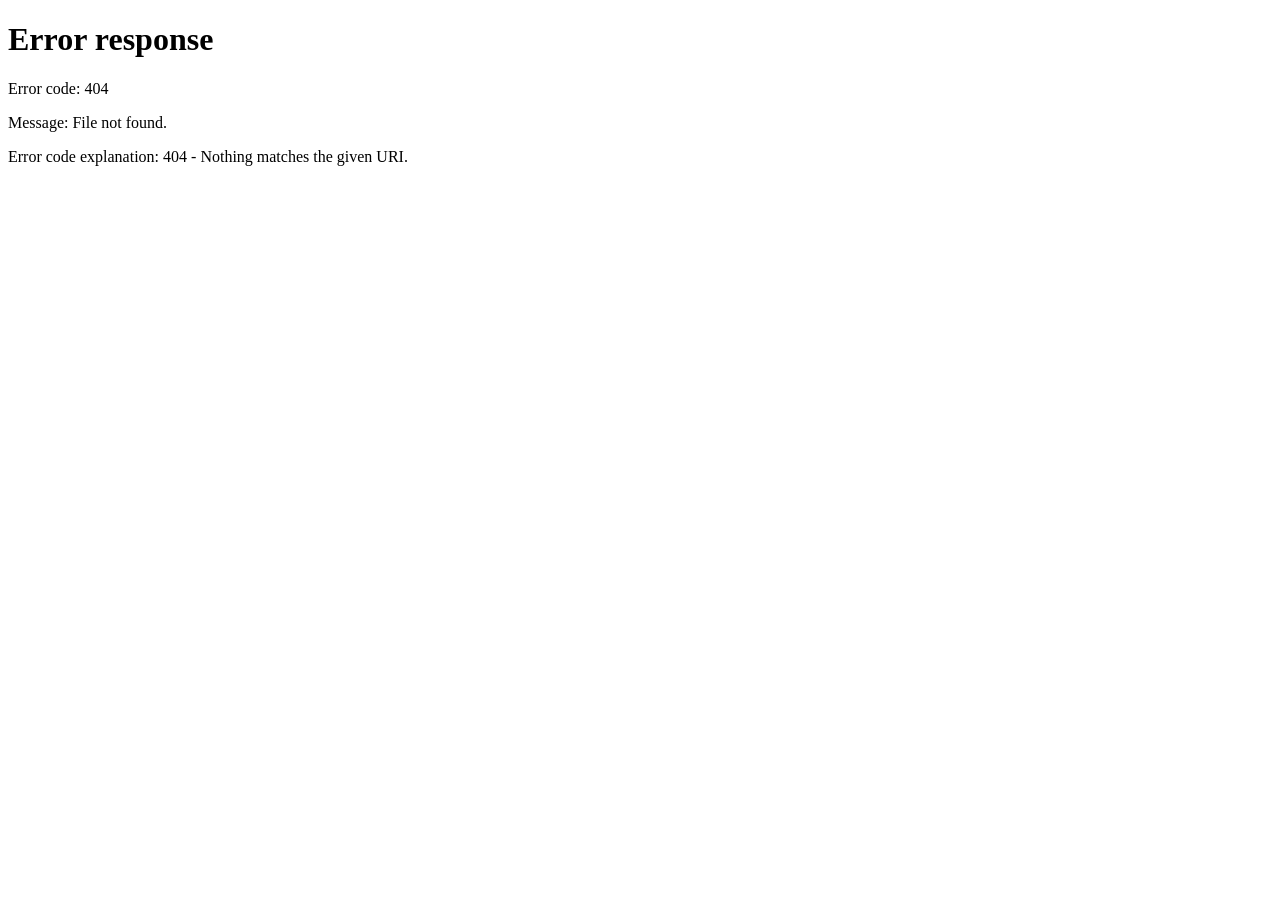
==== frontend/index.html @ 27db37b2 "Manutenções Gerais do Sistema funcionamentos e banco de dados" ====
<!DOCTYPE html>
<html lang="pt-BR">
<head>
  <meta charset="UTF-8" />
  <meta name="viewport" content="width=device-width, initial-scale=1.0" />
  <title>EventoCom</title>
  <meta http-equiv="refresh" content="0; url=/src/pages/home/home.html" />
  <script>
    window.location.replace('/src/pages/home/home.html');
  </script>
</head>
<body>
  <p>Redirecionando para a página inicial...</p>
</body>
</html>
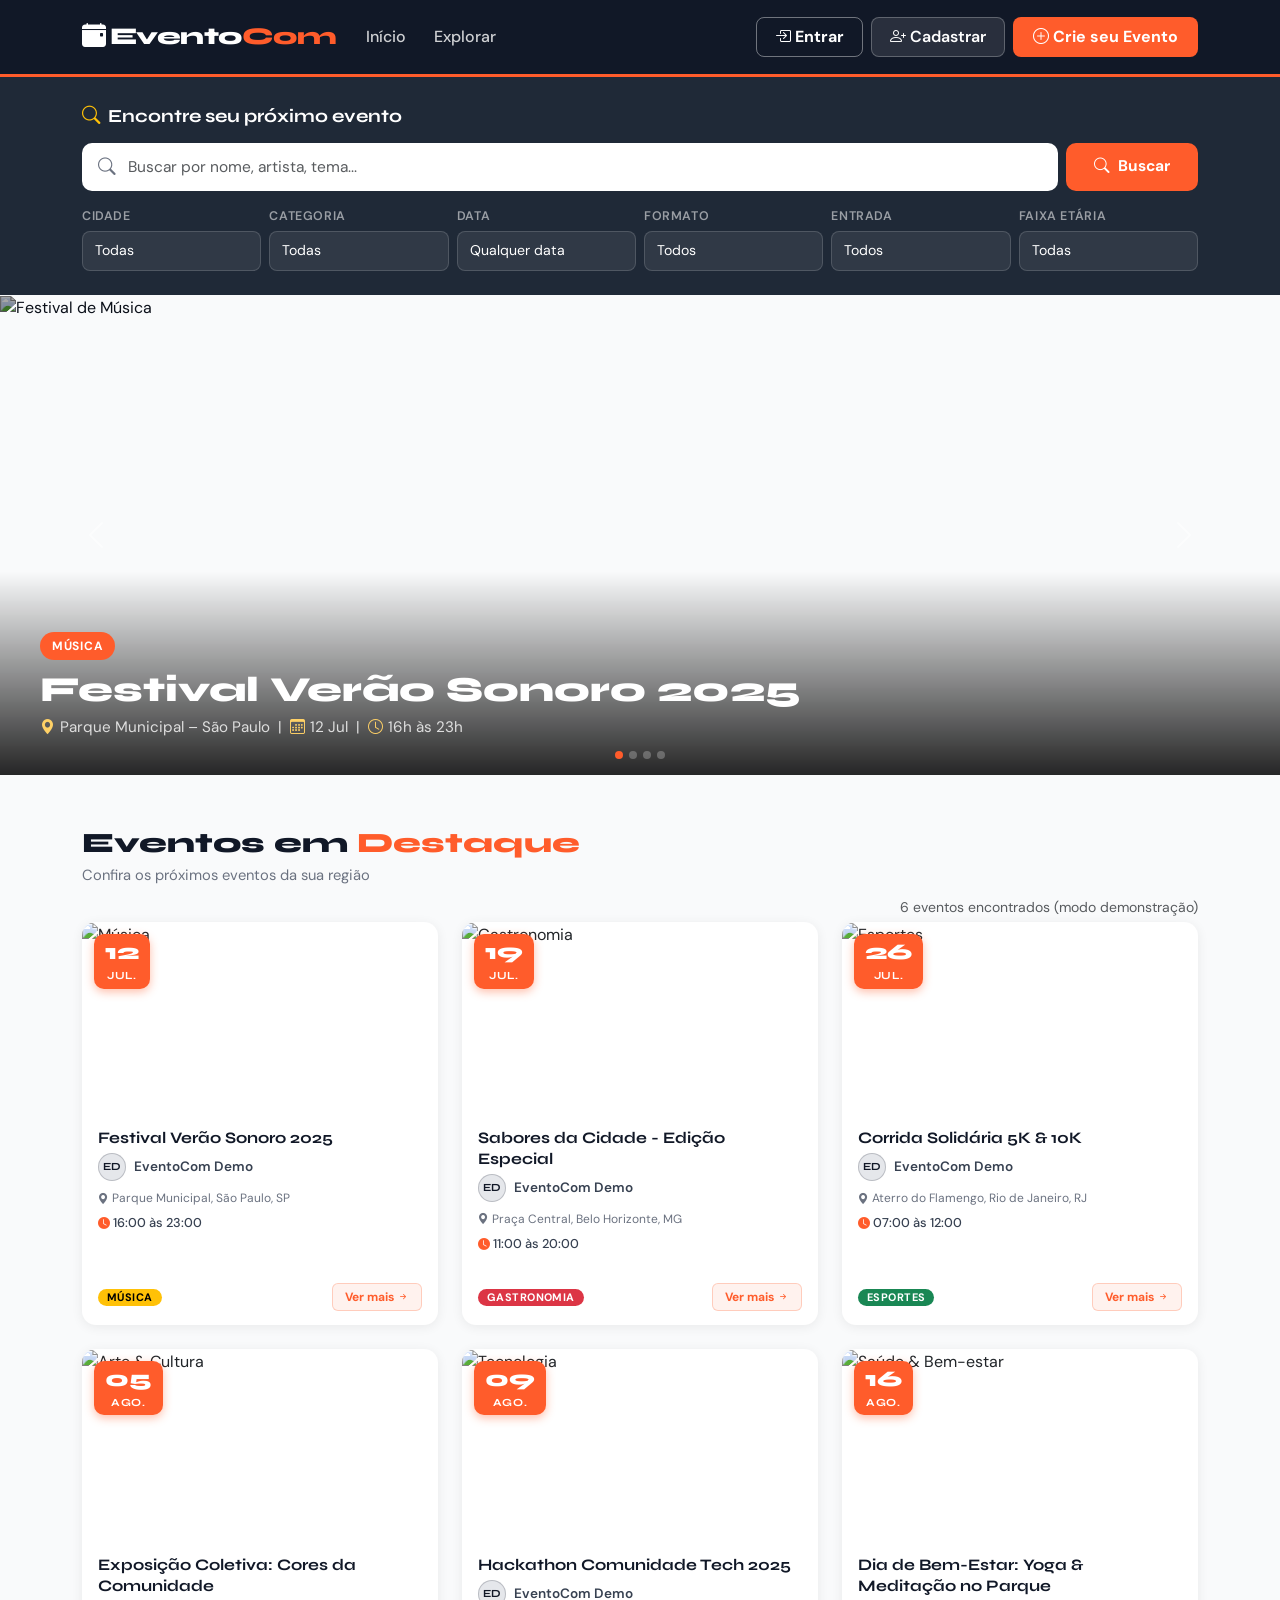
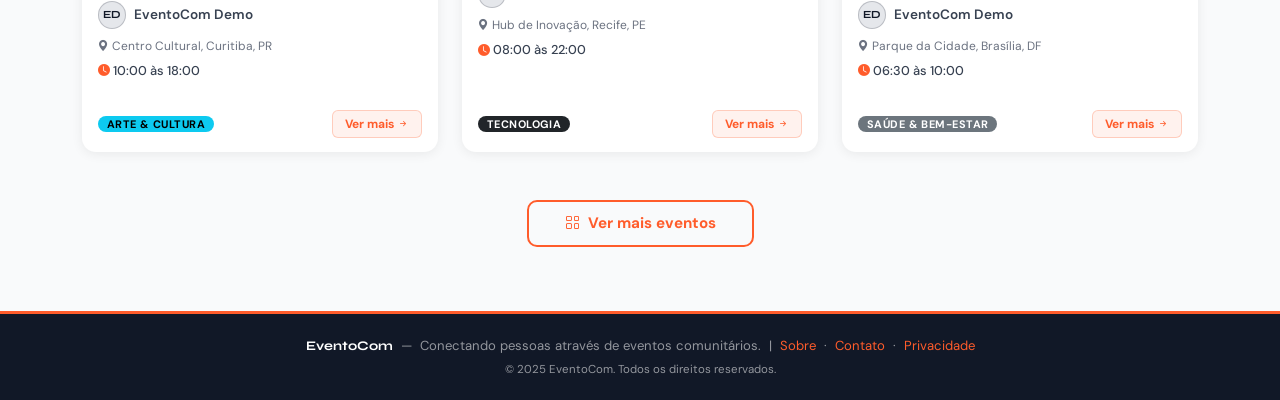
==== commit 33a570c7: "Alterações Gerais do Sistema" ====
--- a/frontend/index.html
+++ b/frontend/index.html
@@ -4,9 +4,9 @@
   <meta charset="UTF-8" />
   <meta name="viewport" content="width=device-width, initial-scale=1.0" />
   <title>EventoCom</title>
-  <meta http-equiv="refresh" content="0; url=/src/pages/home/home.html" />
+  <meta http-equiv="refresh" content="0; url=./src/pages/home/home.html" />
   <script>
-    window.location.replace('/src/pages/home/home.html');
+    window.location.replace('./src/pages/home/home.html');
   </script>
 </head>
 <body>
